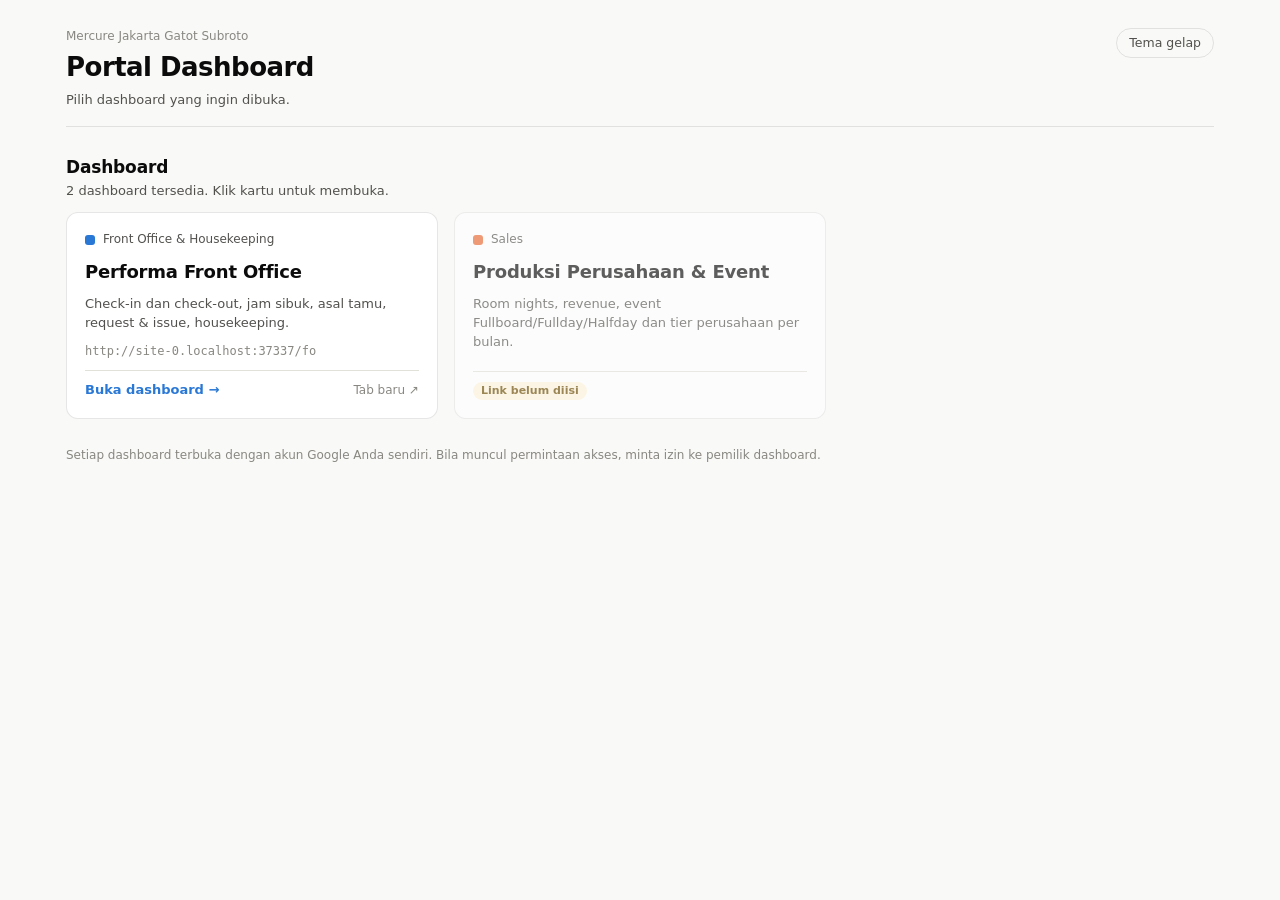
==== index.html @ 3eb869fb "Add files via upload" ====
<!doctype html>
<html lang="id">
<head>
<meta charset="utf-8">
<meta name="viewport" content="width=device-width, initial-scale=1, viewport-fit=cover">
<title>Portal Dashboard</title>
<script src="dashboards.js"></script>
<script>
  // Link langsung: ?d=<id> → pindah otomatis ke dashboard tersebut.
  (function () {
    var id = new URLSearchParams(location.search).get('d');
    var d = id && (window.DASHBOARDS || []).find(function (x) { return x.id === id && /^https:\/\//.test(x.url); });
    if (d) location.replace(d.url);
  })();
</script>
<link rel="stylesheet" href="style.css">
</head>
<body>
<div class="wrap">
  <header class="top">
    <div>
      <div class="eyebrow" id="eyebrow"></div>
      <h1 id="judul">Portal Dashboard</h1>
      <div class="sub" id="subjudul"></div>
    </div>
    <button class="btn" id="themeBtn" type="button">Tema gelap</button>
  </header>
  <main id="view"></main>
  <div class="foot">Setiap dashboard terbuka dengan akun Google Anda sendiri. Bila muncul permintaan akses, minta izin ke pemilik dashboard.</div>
</div>
<script src="portal.js"></script>
</body>
</html>
---- style.css ----
/* Token & gaya mengikuti Dashboard Performa Front Office (HK FO) */
:root{color-scheme:light;--page:#f9f9f7;--card:#fff;--ink:#0b0b0b;--ink2:#52514e;--muted:#898781;--grid:#e1e0d9;--border:rgba(11,11,11,.10);--wash:rgba(11,11,11,.04);--accent:#2a78d6;--warn-bg:#fff4dc;--warn-ink:#6b4a00;--s1:#2a78d6;--s2:#eb6834;--s3:#1baf7a;--s4:#eda100}
@media(prefers-color-scheme:dark){:root:not([data-theme="light"]){color-scheme:dark;--page:#0d0d0d;--card:#1a1a19;--ink:#fff;--ink2:#c3c2b7;--grid:#2c2c2a;--border:rgba(255,255,255,.10);--wash:rgba(255,255,255,.05);--accent:#3987e5;--warn-bg:#3a2e10;--warn-ink:#f5d58a;--s1:#3987e5;--s2:#d95926;--s3:#199e70;--s4:#c98500}}
:root[data-theme="dark"]{color-scheme:dark;--page:#0d0d0d;--card:#1a1a19;--ink:#fff;--ink2:#c3c2b7;--grid:#2c2c2a;--border:rgba(255,255,255,.10);--wash:rgba(255,255,255,.05);--accent:#3987e5;--warn-bg:#3a2e10;--warn-ink:#f5d58a;--s1:#3987e5;--s2:#d95926;--s3:#199e70;--s4:#c98500}
*{box-sizing:border-box}html,body{margin:0}body{background:var(--page);color:var(--ink);font:14px/1.45 system-ui,-apple-system,"Segoe UI",sans-serif}
.wrap{max-width:1180px;margin:0 auto;padding:28px 16px 56px}
header.top{display:flex;gap:16px;align-items:flex-start;justify-content:space-between;flex-wrap:wrap;padding-bottom:16px;border-bottom:1px solid var(--border)}
.eyebrow{font-size:12px;color:var(--muted);margin-bottom:4px}h1{font-size:26px;font-weight:650;margin:0 0 4px;letter-spacing:-.02em}.sub{color:var(--ink2);font-size:13px}
button{font:inherit;color:inherit}
.btn{background:transparent;border:1px solid var(--border);border-radius:999px;padding:5px 12px;cursor:pointer;font-size:12.5px;color:var(--ink2);text-decoration:none;display:inline-block}.btn:hover{background:var(--wash)}
.btn.primary{background:var(--accent);border-color:var(--accent);color:#fff;font-weight:600;padding:8px 16px;font-size:13.5px}
a:focus-visible,.btn:focus-visible{outline:2px solid var(--accent);outline-offset:2px}
.sec{font-size:17px;font-weight:650;margin:28px 0 2px;letter-spacing:-.01em}.sec-sub{color:var(--ink2);font-size:13px;margin-bottom:12px}
.grid{display:grid;gap:16px;grid-template-columns:repeat(auto-fill,minmax(300px,1fr))}
.card{position:relative;background:var(--card);border:1px solid var(--border);border-radius:12px;padding:18px;min-width:0;display:flex;flex-direction:column;gap:10px;transition:box-shadow .15s,transform .15s}
.card:hover{box-shadow:0 0 0 1px var(--accent),0 4px 16px rgba(0,0,0,.08);transform:translateY(-1px)}
.card.off:hover,.focus .card:hover{box-shadow:none;transform:none}
.card .dept{display:flex;align-items:center;gap:8px;font-size:12px;color:var(--ink2)}
.key{display:inline-block;width:10px;height:10px;border-radius:3px;flex:none}
.card h2{font-size:18px;font-weight:650;margin:0;letter-spacing:-.01em}
.card p{margin:0;color:var(--ink2);font-size:13px}
.card .go{margin-top:auto;padding-top:10px;border-top:1px solid var(--grid);display:flex;justify-content:space-between;align-items:center;font-size:13px}
.card .main{color:var(--accent);font-weight:600;text-decoration:none}.card .main::after{content:"";position:absolute;inset:0;border-radius:12px}
.card .nt{position:relative;z-index:1;color:var(--muted);font-size:12px;text-decoration:none}.card .nt:hover{color:var(--ink2);text-decoration:underline}
.card .short{position:relative;z-index:1;font-size:12px;color:var(--muted);font-family:ui-monospace,Consolas,monospace;word-break:break-all}
.card.off{opacity:.65}
.pill{display:inline-block;font-size:11px;font-weight:600;padding:1px 8px;border-radius:999px;background:var(--warn-bg);color:var(--warn-ink)}
.focus{max-width:520px;margin:48px auto 0;text-align:center}.focus .card{align-items:center;text-align:center;padding:28px}
.foot{margin-top:28px;color:var(--muted);font-size:12px}
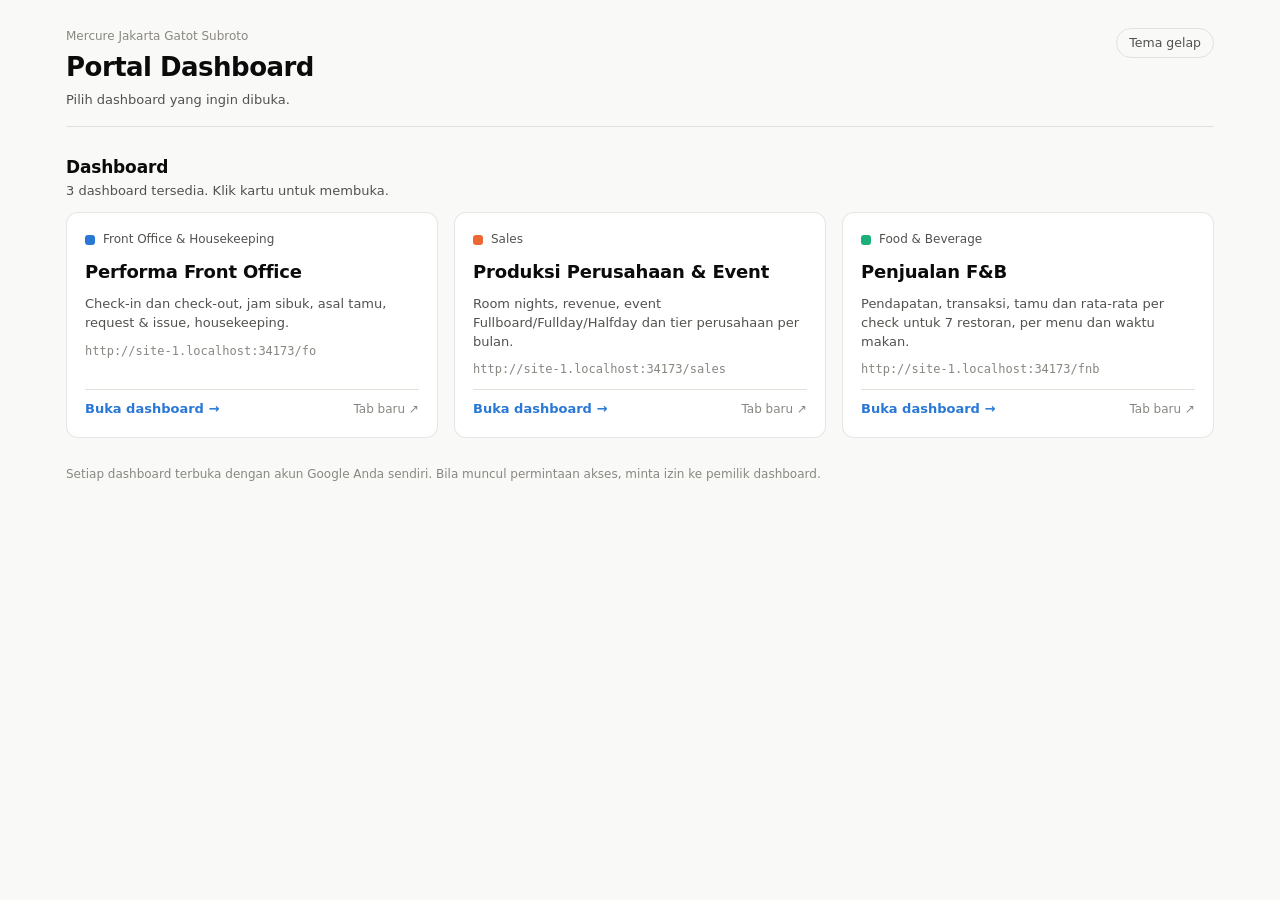
==== commit 2c2b1ef5: "Portal selalu memuat dashboards.js terbaru Co-Authored-By: Claude Opus 5.5 <noreply@anthropic.com> C" ====
--- a/index.html
+++ b/index.html
@@ -4,7 +4,10 @@
 <meta charset="utf-8">
 <meta name="viewport" content="width=device-width, initial-scale=1, viewport-fit=cover">
 <title>Portal Dashboard</title>
-<script src="dashboards.js"></script>
+<script>
+  // Selalu ambil daftar dashboard terbaru (tanpa salinan lama di cache browser).
+  document.write('<script src="dashboards.js?t=' + Date.now() + '"><\/script>');
+</script>
 <script>
   // Link langsung: ?d=<id> → pindah otomatis ke dashboard tersebut.
   (function () {
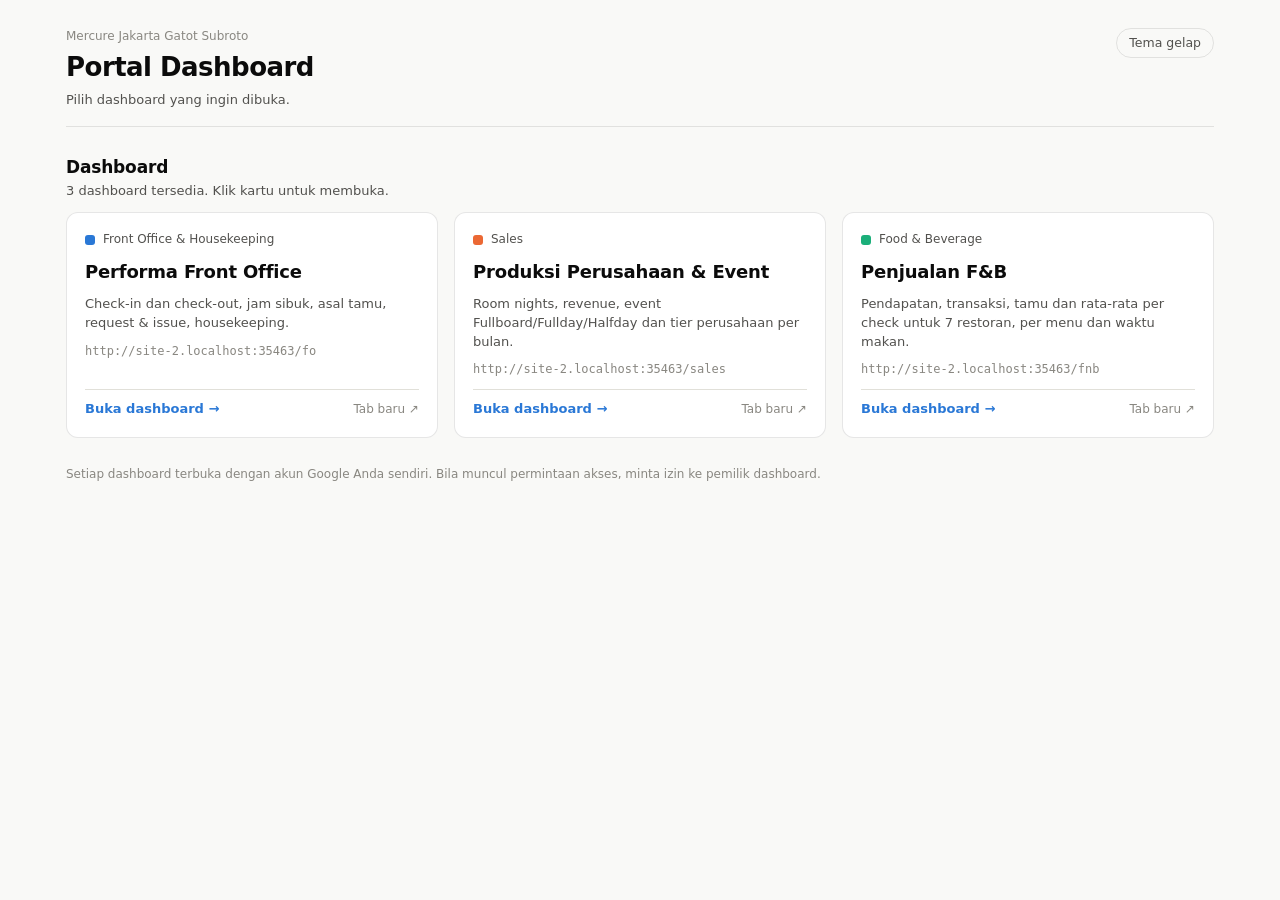
==== commit 61e31338: "Tampilkan dashboard di dalam halaman GitHub (alamat tetap github.io) Kartu portal dan ?d= sekarang m" ====
--- a/index.html
+++ b/index.html
@@ -13,7 +13,7 @@
   (function () {
     var id = new URLSearchParams(location.search).get('d');
     var d = id && (window.DASHBOARDS || []).find(function (x) { return x.id === id && /^https:\/\//.test(x.url); });
-    if (d) location.replace(d.url);
+    if (d) location.replace(location.pathname.replace(/[^/]*$/, '') + encodeURIComponent(d.id));
   })();
 </script>
 <link rel="stylesheet" href="style.css">
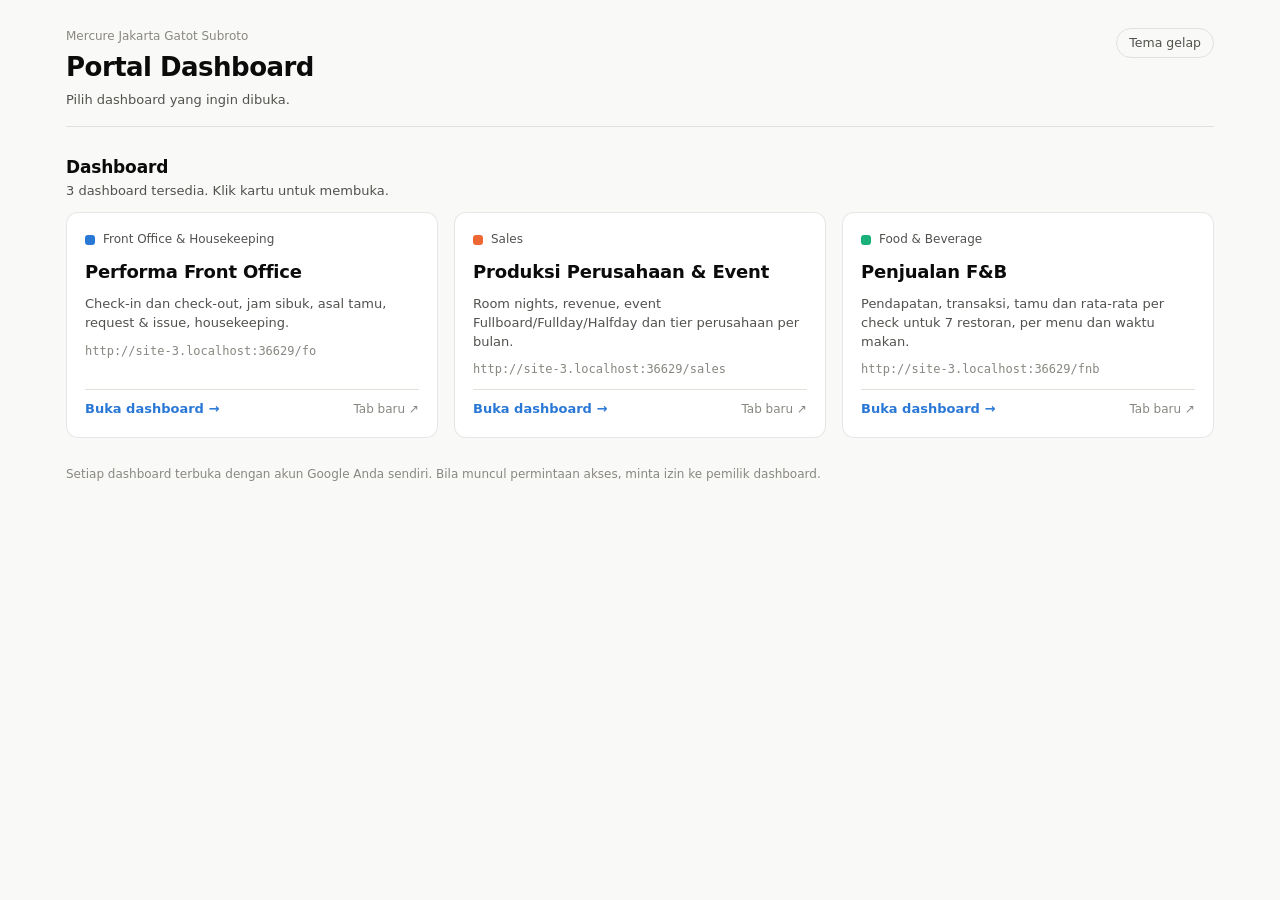
==== commit 0c72df74: "Portal selalu memuat portal.js terbaru Co-Authored-By: Claude Opus 5.5 <noreply@anthropic.com> Claud" ====
--- a/index.html
+++ b/index.html
@@ -31,6 +31,6 @@
   <main id="view"></main>
   <div class="foot">Setiap dashboard terbuka dengan akun Google Anda sendiri. Bila muncul permintaan akses, minta izin ke pemilik dashboard.</div>
 </div>
-<script src="portal.js"></script>
+<script>document.write('<script src="portal.js?t=' + Date.now() + '"><\/script>');</script>
 </body>
 </html>
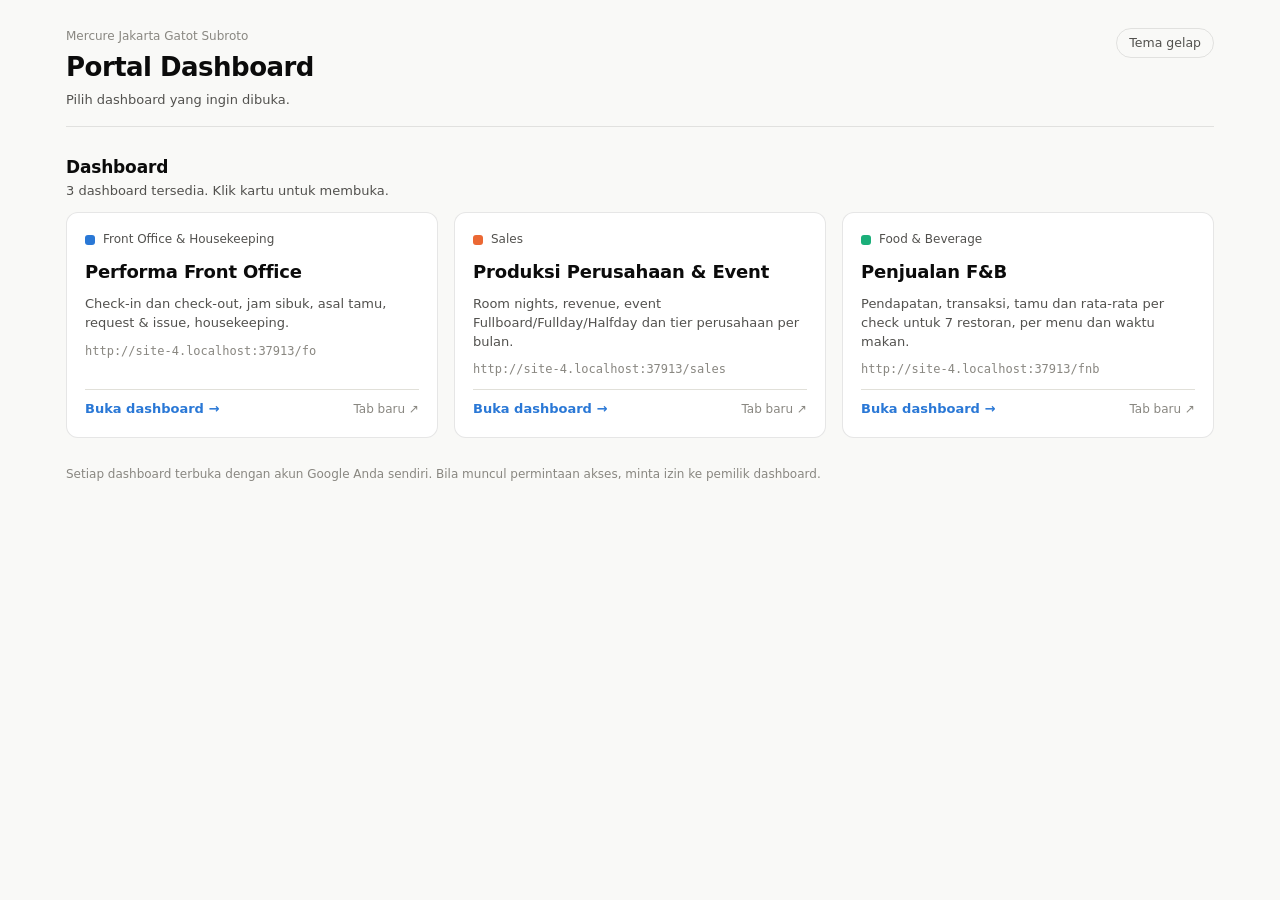
==== commit 6ffa946b: "Tambah ikon tab (favicon) untuk portal dan halaman dashboard Co-Authored-By: Claude Opus 5.5 <norepl" ====
--- a/index.html
+++ b/index.html
@@ -3,6 +3,9 @@
 <head>
 <meta charset="utf-8">
 <meta name="viewport" content="width=device-width, initial-scale=1, viewport-fit=cover">
+<link rel="icon" type="image/svg+xml" href="favicon.svg">
+<link rel="icon" type="image/png" sizes="32x32" href="favicon-32.png">
+<link rel="apple-touch-icon" href="apple-touch-icon.png">
 <title>Portal Dashboard</title>
 <script>
   // Selalu ambil daftar dashboard terbaru (tanpa salinan lama di cache browser).
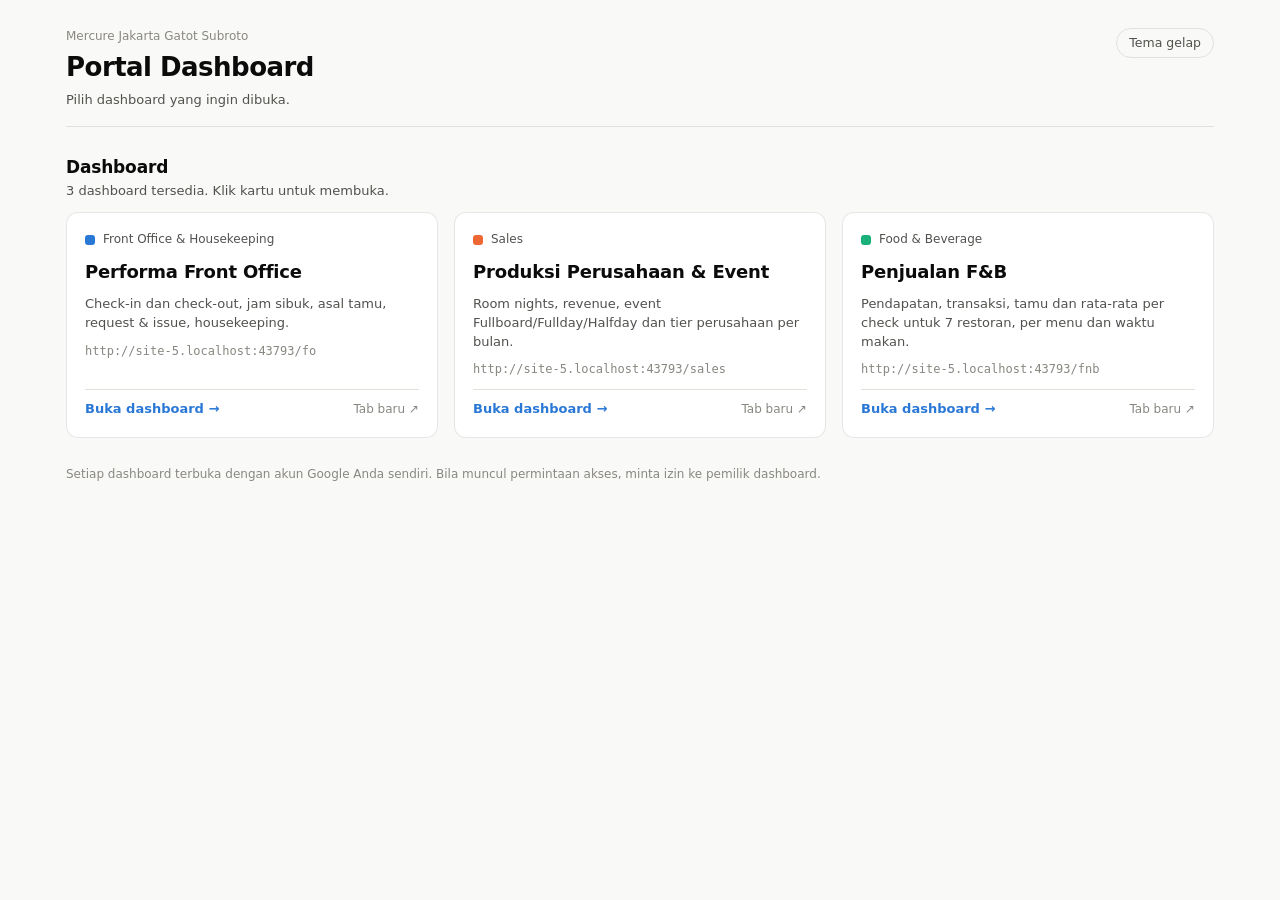
==== commit 65eacf2a: "Ikon tab memakai logo lengkap Mercure Hotels Jakarta Gatot Subroto Co-Authored-By: Claude Opus 5.5 <" ====
--- a/index.html
+++ b/index.html
@@ -3,8 +3,8 @@
 <head>
 <meta charset="utf-8">
 <meta name="viewport" content="width=device-width, initial-scale=1, viewport-fit=cover">
-<link rel="icon" type="image/svg+xml" href="favicon.svg">
 <link rel="icon" type="image/png" sizes="32x32" href="favicon-32.png">
+<link rel="icon" type="image/png" sizes="192x192" href="favicon-192.png">
 <link rel="apple-touch-icon" href="apple-touch-icon.png">
 <title>Portal Dashboard</title>
 <script>
